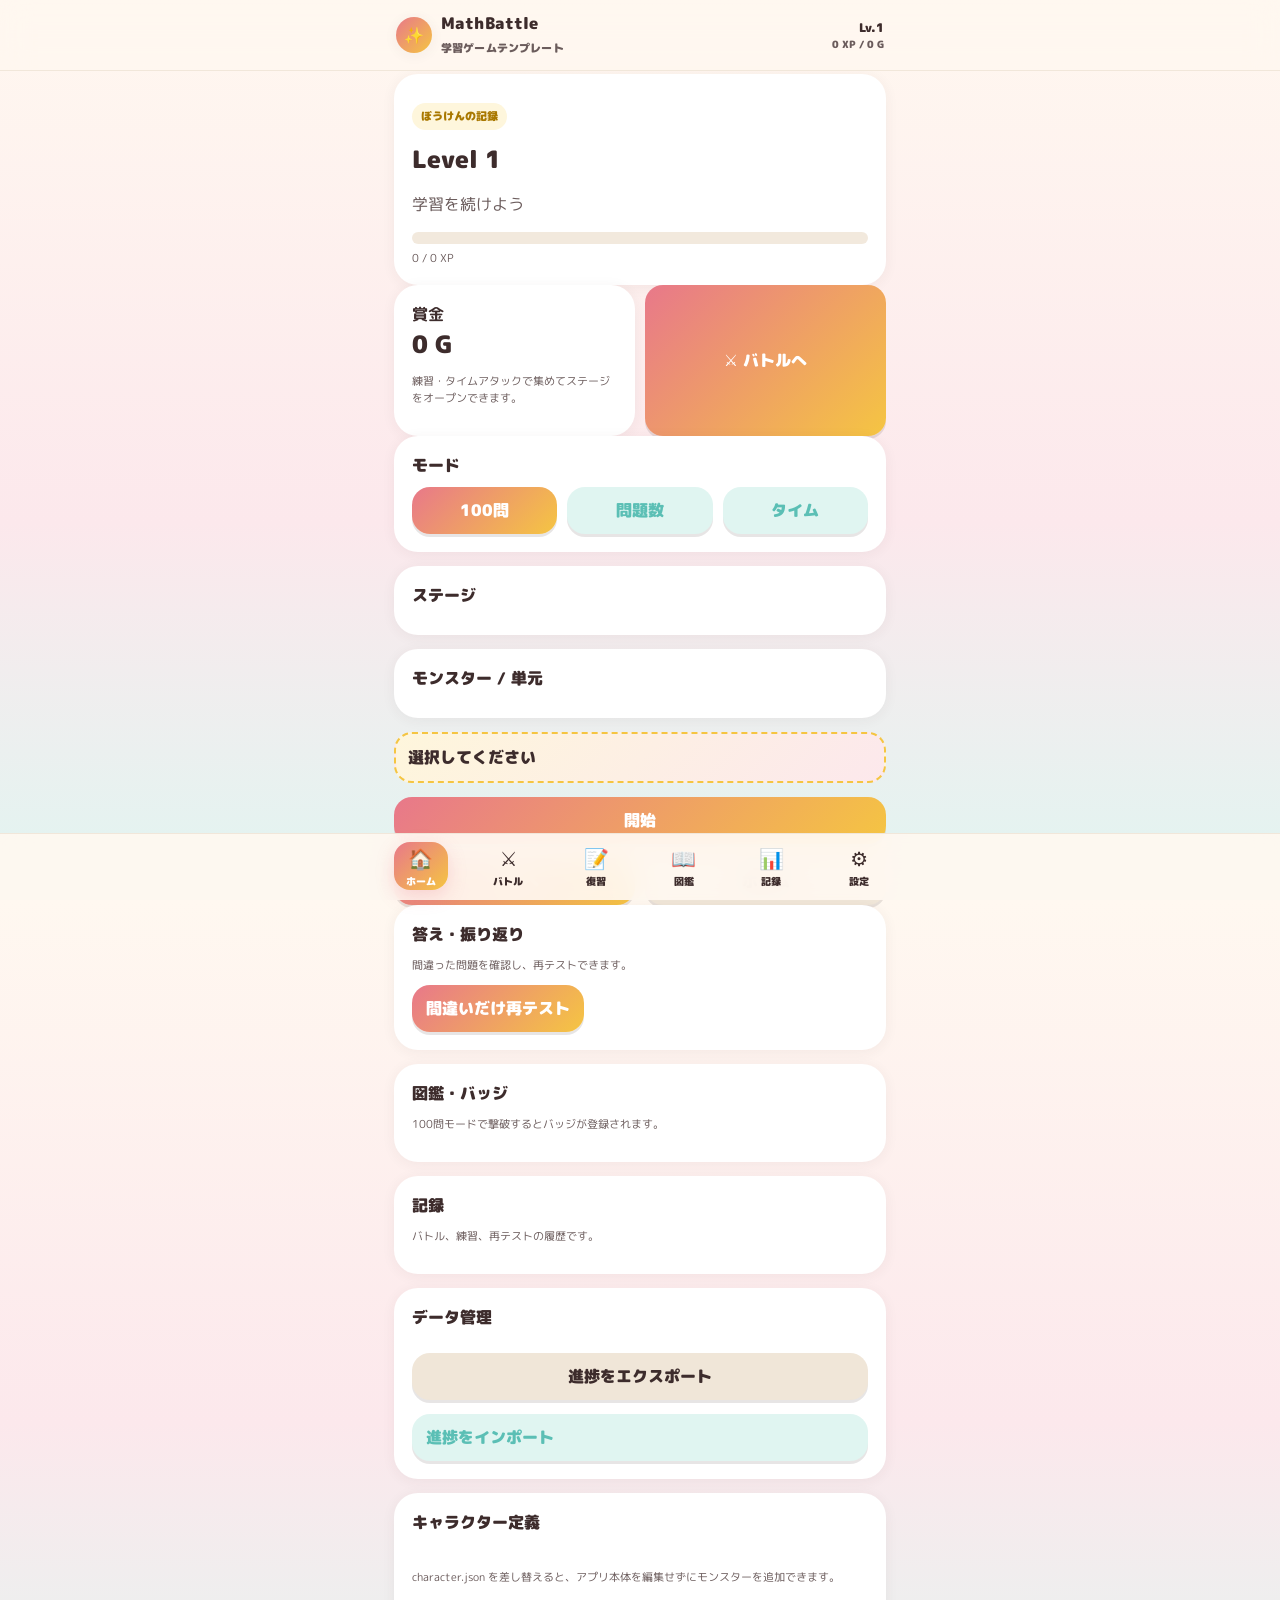
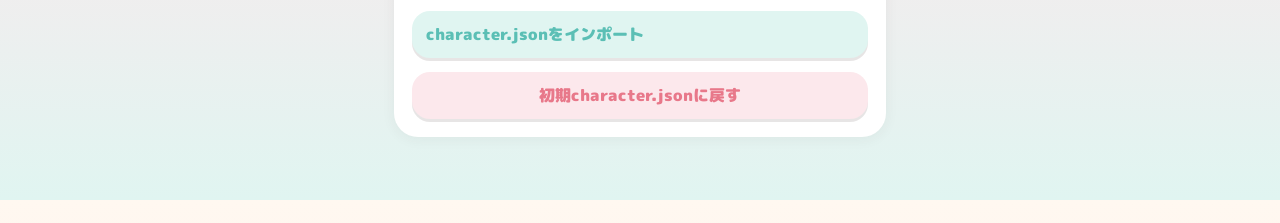
==== index.html @ d1629a1f "Update via MyPages Hub Deployer" ====
<!doctype html>
<html lang="ja">
<head>
  <meta charset="utf-8">
  <meta name="viewport" content="width=device-width,initial-scale=1,maximum-scale=1,user-scalable=no,viewport-fit=cover">
  <title>MathBattle Template</title>
  <link rel="preconnect" href="https://fonts.googleapis.com">
  <link rel="preconnect" href="https://fonts.gstatic.com" crossorigin>
  <link href="https://fonts.googleapis.com/css2?family=M+PLUS+Rounded+1c:wght@400;500;700;900&display=swap" rel="stylesheet">
  <link rel="stylesheet" href="css/styles.css">
</head>
<body>
  <header class="topbar">
    <div class="topbar-inner">
      <div class="brand"><div class="brand-mark">✨</div><div>MathBattle<br><span class="tiny muted">学習ゲームテンプレート</span></div></div>
      <div class="player-summary"><div id="player-level">Lv.1</div><span id="player-xp">0 XP / 0 G</span></div>
    </div>
  </header>

  <div id="toast" class="notice hidden" style="position:fixed;z-index:100;left:50%;top:74px;transform:translateX(-50%);max-width:480px;width:calc(100% - 28px);text-align:center"></div>

  <main class="app-shell">
    <section id="home-view" class="view active stack">
      <div class="card">
        <p class="pill">ぼうけんの記録</p>
        <h1 class="title" id="home-level-title">Level 1</h1>
        <p class="muted" id="home-level-message">学習を続けよう</p>
        <div class="progress-track"><div class="progress-fill" id="home-level-progress" style="width:0%"></div></div>
        <div class="tiny muted" id="home-level-progress-text" style="margin-top:6px">0 / 0 XP</div>
      </div>
      <div class="grid-2">
        <div class="card"><b>賞金</b><div class="title" id="home-coins">0 G</div><p class="tiny muted">練習・タイムアタックで集めてステージをオープンできます。</p></div>
        <button class="btn btn-primary" id="go-setup-button">⚔️ バトルへ</button>
      </div>
      <div class="stack" id="home-stage-list"></div>
    </section>

    <section id="setup-view" class="view stack">
      <div class="card">
        <h2 class="section-title">モード</h2>
        <div class="grid-3">
          <button class="btn btn-primary" data-mode-option="progression100">100問</button>
          <button class="btn btn-mint" data-mode-option="practiceCount">問題数</button>
          <button class="btn btn-mint" data-mode-option="timeAttack">タイム</button>
        </div>
        <div id="practice-config" class="hidden" style="margin-top:12px">
          <label class="tiny muted">問題数</label>
          <select id="practice-count" class="settings-input">
            <option value="10">10問</option>
            <option value="20" selected>20問</option>
            <option value="50">50問</option>
            <option value="100">100問</option>
          </select>
        </div>
        <div id="time-config" class="hidden" style="margin-top:12px">
          <label class="tiny muted">制限時間</label>
          <select id="time-limit" class="settings-input">
            <option value="30">30秒</option>
            <option value="60" selected>60秒</option>
            <option value="120">120秒</option>
            <option value="300">300秒</option>
          </select>
        </div>
      </div>

      <div class="card">
        <h2 class="section-title">ステージ</h2>
        <div class="stack" id="stage-list"></div>
      </div>

      <div class="card">
        <h2 class="section-title">モンスター / 単元</h2>
        <div class="stack" id="monster-list"></div>
      </div>

      <div class="notice" id="start-summary">選択してください</div>
      <button class="btn btn-primary" id="start-button">開始</button>
    </section>

    <section id="battle-view" class="view">
      <div class="battle-shell">
        <div class="battle-header">
          <div><small>しんちょく</small><span id="battle-progress">1/100</span></div>
          <div><small>コンボ</small><span id="battle-combo">0 COMBO</span></div>
          <div style="text-align:right"><small>タイム</small><span id="battle-timer">00:00</span></div>
        </div>
        <div class="battle-main">
          <div>
            <div style="display:flex;justify-content:space-between;align-items:center;margin-bottom:4px"><b class="tiny">BOSS HP</b><span class="tiny muted" id="battle-hp-text">0/0</span></div>
            <div class="hp-track"><div class="hp-fill" id="battle-hp" style="width:100%"></div></div>
          </div>
          <div class="monster-line"><div class="monster-big" id="battle-monster-icon">✨</div><div><b id="battle-monster-name">Monster</b><br><span class="tiny muted">100問以内にHPを0にしよう</span></div></div>
          <div class="question-area" id="question-content"></div>
        </div>
        <div class="gauge-panel">
          <div style="display:flex;justify-content:space-between"><b class="tiny">⚡ パワーゲージ</b><span class="tiny muted" id="battle-gauge-text">100%</span></div>
          <div class="gauge-track"><div class="gauge-fill" id="battle-gauge" style="width:100%"></div></div>
        </div>
        <div class="answer-panel" id="answer-area"></div>
      </div>
    </section>

    <section id="result-view" class="view stack">
      <div id="result-main" class="stack"></div>
      <div class="grid-2">
        <button class="btn btn-primary" id="result-next-button">つぎへ</button>
        <button class="btn" onclick="UI.setView('home'); App.state.battle=null;">ホーム</button>
      </div>
    </section>

    <section id="review-view" class="view stack">
      <div class="card">
        <h2 class="section-title">答え・振り返り</h2>
        <p class="tiny muted">間違った問題を確認し、再テストできます。</p>
        <button class="btn btn-primary" id="start-review-button">間違いだけ再テスト</button>
      </div>
      <div class="stack" id="review-list"></div>
    </section>

    <section id="encyclopedia-view" class="view stack">
      <div class="card"><h2 class="section-title">図鑑・バッジ</h2><p class="tiny muted">100問モードで撃破するとバッジが登録されます。</p></div>
      <div class="stack" id="encyclopedia-list"></div>
    </section>

    <section id="history-view" class="view stack">
      <div class="card"><h2 class="section-title">記録</h2><p class="tiny muted">バトル、練習、再テストの履歴です。</p></div>
      <div class="stack" id="history-list"></div>
    </section>

    <section id="settings-view" class="view stack">
      <div class="card stack">
        <h2 class="section-title">データ管理</h2>
        <button class="btn" id="export-progress">進捗をエクスポート</button>
        <label class="btn btn-mint" for="import-progress-input">進捗をインポート</label>
        <input id="import-progress-input" type="file" accept=".json,application/json" hidden>
      </div>
      <div class="card stack">
        <h2 class="section-title">キャラクター定義</h2>
        <p class="tiny muted">character.json を差し替えると、アプリ本体を編集せずにモンスターを追加できます。</p>
        <label class="btn btn-mint" for="import-character-input">character.jsonをインポート</label>
        <input id="import-character-input" type="file" accept=".json,application/json" hidden>
        <button class="btn btn-rose" id="reset-character">初期character.jsonに戻す</button>
      </div>
    </section>

  </main>

  <nav class="bottom-nav">
    <div class="bottom-nav-inner">
      <button class="nav-button active" data-view="home"><span>🏠</span>ホーム</button>
      <button class="nav-button" data-view="setup"><span>⚔️</span>バトル</button>
      <button class="nav-button" data-view="review"><span>📝</span>復習</button>
      <button class="nav-button" data-view="encyclopedia"><span>📖</span>図鑑</button>
      <button class="nav-button" data-view="history"><span>📊</span>記録</button>
      <button class="nav-button" data-view="settings"><span>⚙️</span>設定</button>
    </div>
  </nav>

  <script src="data/defaultData.js"></script>
  <script src="js/gameLogic.js"></script>
  <script src="js/questionLogic.js"></script>
  <script src="js/storage.js"></script>
  <script src="js/ui.js"></script>
  <script src="js/app.js"></script>
</body>
</html>
---- css/styles.css ----
:root{
  --cream:#fff8f0;--rose:#e8788a;--rose-light:#fce8ec;--mint:#5bbfb5;--mint-light:#e0f5f1;
  --amber:#f5c542;--amber-light:#fef6dc;--ocean:#5b9fd6;--ocean-light:#e0eef9;--plum:#9b7fd4;
  --bark:#3d2c2c;--bark-light:#6b5c5c;--sand:#f0e6d8;--pebble:#c4b5a5;--white:#fff;
  --shadow:0 8px 28px rgba(61,44,44,.10);--soft:0 2px 14px rgba(61,44,44,.06);
}
*{box-sizing:border-box}html,body{height:100%}body{margin:0;background:linear-gradient(180deg,var(--cream),var(--rose-light) 58%,var(--mint-light));color:var(--bark);font-family:'M PLUS Rounded 1c',system-ui,-apple-system,BlinkMacSystemFont,'Segoe UI',sans-serif;-webkit-tap-highlight-color:transparent}.app-shell{max-width:520px;margin:0 auto;min-height:100dvh;padding:74px 14px 86px}.topbar{position:fixed;inset:0 0 auto 0;z-index:50;background:rgba(255,248,240,.88);backdrop-filter:blur(14px);border-bottom:1px solid rgba(240,230,216,.9)}.topbar-inner{max-width:520px;margin:auto;display:flex;justify-content:space-between;align-items:center;padding:12px 16px}.brand{display:flex;align-items:center;gap:9px;font-weight:900;letter-spacing:.01em}.brand-mark{width:36px;height:36px;border-radius:999px;display:grid;place-items:center;background:linear-gradient(135deg,var(--rose),var(--amber));color:white;box-shadow:var(--soft)}.player-summary{text-align:right;font-size:12px;font-weight:900}.player-summary span{display:block;color:var(--bark-light);font-size:10px}.bottom-nav{position:fixed;inset:auto 0 0 0;z-index:50;background:rgba(255,248,240,.93);backdrop-filter:blur(14px);border-top:1px solid rgba(240,230,216,.9);padding:8px 10px max(10px,env(safe-area-inset-bottom))}.bottom-nav-inner{max-width:520px;margin:auto;display:flex;justify-content:space-around;gap:6px}.nav-button{min-width:54px;min-height:48px;border:0;border-radius:16px;background:transparent;color:var(--bark);font:inherit;font-size:10px;font-weight:900;display:flex;flex-direction:column;align-items:center;justify-content:center;gap:1px}.nav-button span:first-child{font-size:20px}.nav-button.active{background:linear-gradient(135deg,var(--rose),var(--amber));color:white;box-shadow:0 6px 18px rgba(232,120,138,.25)}.view{display:none}.view.active{display:block}.card{background:var(--white);border-radius:24px;box-shadow:var(--soft);padding:18px}.stack{display:grid;gap:14px}.grid-2{display:grid;grid-template-columns:1fr 1fr;gap:10px}.grid-3{display:grid;grid-template-columns:repeat(3,1fr);gap:10px}.btn{border:0;border-radius:18px;padding:12px 14px;font:inherit;font-weight:900;min-height:46px;background:var(--sand);color:var(--bark);box-shadow:0 3px 0 rgba(61,44,44,.12);cursor:pointer}.btn:active{transform:translateY(2px);box-shadow:0 1px 0 rgba(61,44,44,.12)}.btn-primary{background:linear-gradient(135deg,var(--rose),var(--amber));color:#fff}.btn-mint{background:var(--mint-light);color:var(--mint)}.btn-ocean{background:var(--ocean-light);color:var(--ocean)}.btn-rose{background:var(--rose-light);color:var(--rose)}.btn-small{min-height:34px;padding:7px 10px;border-radius:12px;font-size:12px}.muted{color:var(--bark-light)}.tiny{font-size:11px}.title{font-size:24px;margin:0 0 6px;font-weight:900}.section-title{font-size:16px;margin:0 0 10px;font-weight:900}.pill{display:inline-flex;align-items:center;gap:4px;border-radius:999px;padding:5px 9px;background:var(--amber-light);color:#a97800;font-weight:900;font-size:11px}.progress-track{height:12px;border-radius:999px;background:rgba(240,230,216,.85);overflow:hidden}.progress-fill{height:100%;border-radius:999px;background:linear-gradient(90deg,var(--rose),var(--amber));transition:width .3s}.stage-card,.monster-card{border:2px solid transparent;text-align:left;width:100%;cursor:pointer;transition:.18s}.stage-card.selected,.monster-card.selected{border-color:var(--rose);box-shadow:0 10px 30px rgba(232,120,138,.15)}.stage-card.locked{opacity:.62}.stage-head,.monster-head{display:flex;align-items:center;gap:10px}.stage-icon,.monster-icon{width:48px;height:48px;border-radius:16px;background:linear-gradient(135deg,var(--rose-light),var(--amber-light));display:grid;place-items:center;font-size:28px;flex:0 0 auto}.monster-info{flex:1;min-width:0}.badge-row{display:flex;align-items:center;gap:4px;flex-wrap:wrap}.badge-token{display:inline-flex;align-items:center;gap:3px;background:var(--amber-light);border-radius:999px;padding:3px 8px;font-size:11px;font-weight:900}.rank{display:inline-grid;place-items:center;width:26px;height:26px;border-radius:9px;color:white;font-weight:900;background:var(--pebble)}.rank-S{background:linear-gradient(135deg,var(--rose),var(--amber))}.rank-A{background:var(--mint)}.rank-B{background:var(--ocean)}.rank-C{background:var(--plum)}.rank-D{background:var(--pebble)}.battle-shell{height:calc(100dvh - 76px);display:grid;grid-template-rows:auto 1fr auto auto;gap:8px;overflow:hidden;padding-bottom:max(6px,env(safe-area-inset-bottom))}.battle-header{display:flex;align-items:center;justify-content:space-between;padding:9px 12px;border-radius:18px;background:var(--white);box-shadow:var(--soft);font-weight:900}.battle-header small{display:block;color:var(--bark-light);font-size:9px}.battle-main{min-height:0;overflow:hidden;display:grid;grid-template-rows:auto auto 1fr;background:var(--white);border-radius:24px;box-shadow:var(--soft);padding:12px;position:relative}.hp-track{height:10px;border-radius:999px;background:var(--sand);overflow:hidden}.hp-fill{height:100%;border-radius:999px;background:linear-gradient(90deg,var(--rose),#ff9dad);transition:width .28s}.monster-line{display:flex;align-items:center;gap:10px;margin-top:8px;min-height:52px}.monster-big{font-size:42px;filter:drop-shadow(0 6px 10px rgba(61,44,44,.15))}.question-area{min-height:0;display:grid;place-items:center;text-align:center;overflow:hidden;padding:6px}.content-block{max-width:100%}.content-formula{font-size:clamp(28px,8vw,44px);font-weight:900;letter-spacing:.03em}.content-text{font-size:clamp(18px,5vw,28px);font-weight:900;line-height:1.28}.content-media{max-width:100%;max-height:24dvh;border-radius:18px;object-fit:contain;background:var(--sand)}.answer-panel{background:var(--white);border-radius:22px;box-shadow:var(--soft);padding:10px}.answer-display{height:38px;display:grid;place-items:center;font-size:26px;font-weight:900;color:var(--rose);border-bottom:3px solid var(--rose);margin-bottom:7px}.numpad{display:grid;grid-template-columns:repeat(4,1fr);gap:6px}.numpad .ok{grid-column:4;grid-row:1 / span 4}.key{border:0;border-radius:14px;background:#fff;font:inherit;font-size:20px;font-weight:900;color:var(--bark);box-shadow:0 3px 0 #e8ddd0,0 5px 12px rgba(61,44,44,.07);min-height:42px}.key.ok{background:linear-gradient(180deg,var(--rose),#d96478);color:white;box-shadow:0 3px 0 #b95767}.choice-grid{display:grid;grid-template-columns:1fr 1fr;gap:8px}.choice-btn{text-align:center;min-height:52px;background:var(--ocean-light);color:var(--ocean)}.text-answer{display:flex;gap:8px}.text-answer input{flex:1;border:2px solid var(--sand);border-radius:16px;padding:0 12px;font:inherit;font-size:18px;font-weight:900;min-width:0}.gauge-panel{background:var(--white);border-radius:18px;box-shadow:var(--soft);padding:8px 10px}.gauge-track{height:16px;border-radius:999px;background:var(--sand);overflow:hidden}.gauge-fill{height:100%;border-radius:999px;background:linear-gradient(90deg,var(--mint),var(--amber),var(--rose));transition:width .25s}.result-hero{text-align:center;padding:22px}.result-title{font-size:34px;font-weight:900;margin:4px 0;background:linear-gradient(90deg,var(--rose),var(--amber));-webkit-background-clip:text;color:transparent}.stat-grid{display:grid;grid-template-columns:repeat(4,1fr);gap:8px}.stat{background:var(--cream);border-radius:16px;padding:9px;text-align:center}.stat small{display:block;color:var(--bark-light);font-size:9px;font-weight:900}.stat b{font-size:16px}.mistake-list{display:grid;gap:8px}.mistake-item{background:var(--cream);border-radius:16px;padding:10px}.history-item{display:flex;justify-content:space-between;gap:10px;align-items:center}.settings-input{width:100%;border:2px solid var(--sand);border-radius:16px;padding:10px;font:inherit}.notice{background:linear-gradient(135deg,var(--amber-light),var(--rose-light));border:2px dashed var(--amber);border-radius:18px;padding:12px;font-weight:900}.danger{color:#c44}.hidden{display:none!important}@media(max-width:380px){.app-shell{padding-left:10px;padding-right:10px}.card{padding:14px}.battle-shell{gap:6px}.key{min-height:38px}.content-formula{font-size:30px}.choice-grid{gap:6px}.choice-btn{min-height:44px}.monster-big{font-size:36px}.stat-grid{gap:5px}.stat{padding:7px}}
.in-battle .bottom-nav{display:none}.in-battle .app-shell{padding-bottom:8px}
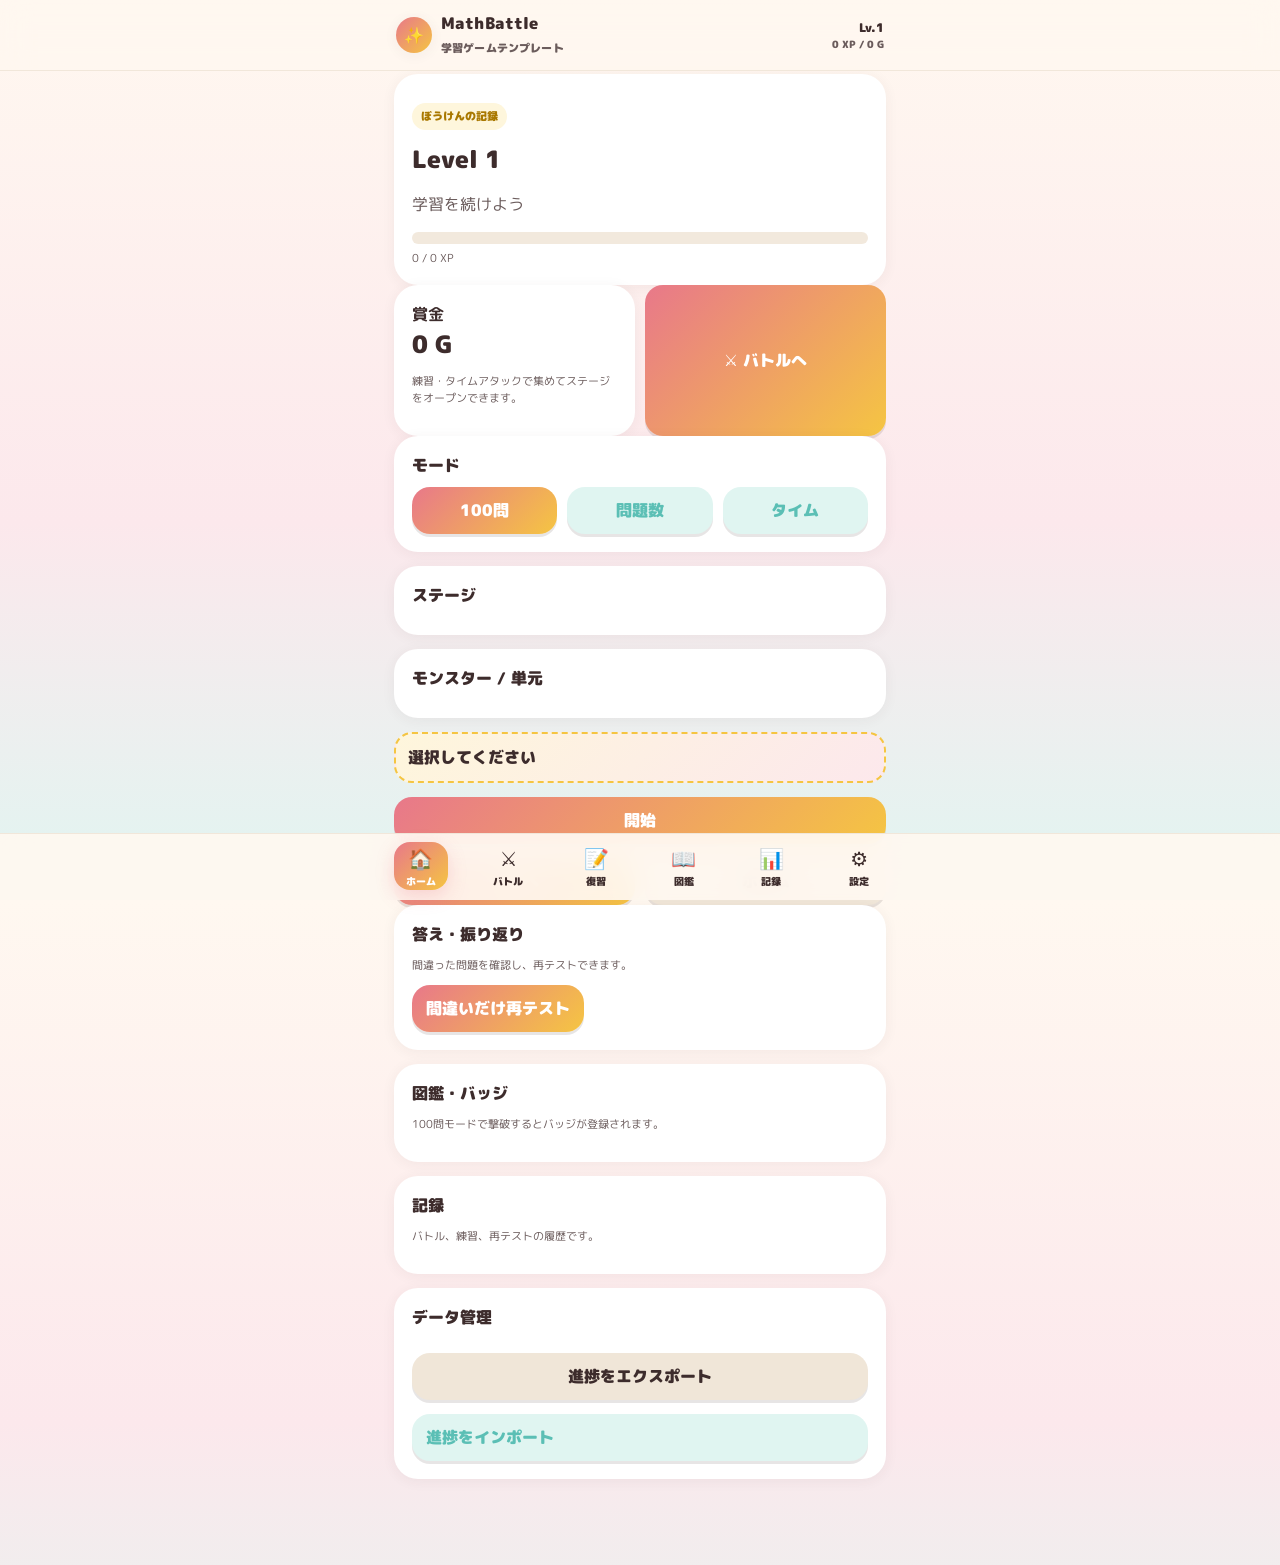
==== commit 3c85331e: "Update via MyPages Hub Deployer" ====
--- a/index.html
+++ b/index.html
@@ -3,7 +3,7 @@
 <head>
   <meta charset="utf-8">
   <meta name="viewport" content="width=device-width,initial-scale=1,maximum-scale=1,user-scalable=no,viewport-fit=cover">
-  <title>MathBattle Template</title>
+  <title>MathBattle</title>
   <link rel="preconnect" href="https://fonts.googleapis.com">
   <link rel="preconnect" href="https://fonts.gstatic.com" crossorigin>
   <link href="https://fonts.googleapis.com/css2?family=M+PLUS+Rounded+1c:wght@400;500;700;900&display=swap" rel="stylesheet">
@@ -104,7 +104,7 @@
       <div id="result-main" class="stack"></div>
       <div class="grid-2">
         <button class="btn btn-primary" id="result-next-button">つぎへ</button>
-        <button class="btn" onclick="UI.setView('home'); App.state.battle=null;">ホーム</button>
+        <button class="btn" id="result-home-button">ホーム</button>
       </div>
     </section>
 
@@ -134,13 +134,6 @@
         <label class="btn btn-mint" for="import-progress-input">進捗をインポート</label>
         <input id="import-progress-input" type="file" accept=".json,application/json" hidden>
       </div>
-      <div class="card stack">
-        <h2 class="section-title">キャラクター定義</h2>
-        <p class="tiny muted">character.json を差し替えると、アプリ本体を編集せずにモンスターを追加できます。</p>
-        <label class="btn btn-mint" for="import-character-input">character.jsonをインポート</label>
-        <input id="import-character-input" type="file" accept=".json,application/json" hidden>
-        <button class="btn btn-rose" id="reset-character">初期character.jsonに戻す</button>
-      </div>
     </section>
 
   </main>
--- a/css/styles.css
+++ b/css/styles.css
@@ -7,3 +7,5 @@
 *{box-sizing:border-box}html,body{height:100%}body{margin:0;background:linear-gradient(180deg,var(--cream),var(--rose-light) 58%,var(--mint-light));color:var(--bark);font-family:'M PLUS Rounded 1c',system-ui,-apple-system,BlinkMacSystemFont,'Segoe UI',sans-serif;-webkit-tap-highlight-color:transparent}.app-shell{max-width:520px;margin:0 auto;min-height:100dvh;padding:74px 14px 86px}.topbar{position:fixed;inset:0 0 auto 0;z-index:50;background:rgba(255,248,240,.88);backdrop-filter:blur(14px);border-bottom:1px solid rgba(240,230,216,.9)}.topbar-inner{max-width:520px;margin:auto;display:flex;justify-content:space-between;align-items:center;padding:12px 16px}.brand{display:flex;align-items:center;gap:9px;font-weight:900;letter-spacing:.01em}.brand-mark{width:36px;height:36px;border-radius:999px;display:grid;place-items:center;background:linear-gradient(135deg,var(--rose),var(--amber));color:white;box-shadow:var(--soft)}.player-summary{text-align:right;font-size:12px;font-weight:900}.player-summary span{display:block;color:var(--bark-light);font-size:10px}.bottom-nav{position:fixed;inset:auto 0 0 0;z-index:50;background:rgba(255,248,240,.93);backdrop-filter:blur(14px);border-top:1px solid rgba(240,230,216,.9);padding:8px 10px max(10px,env(safe-area-inset-bottom))}.bottom-nav-inner{max-width:520px;margin:auto;display:flex;justify-content:space-around;gap:6px}.nav-button{min-width:54px;min-height:48px;border:0;border-radius:16px;background:transparent;color:var(--bark);font:inherit;font-size:10px;font-weight:900;display:flex;flex-direction:column;align-items:center;justify-content:center;gap:1px}.nav-button span:first-child{font-size:20px}.nav-button.active{background:linear-gradient(135deg,var(--rose),var(--amber));color:white;box-shadow:0 6px 18px rgba(232,120,138,.25)}.view{display:none}.view.active{display:block}.card{background:var(--white);border-radius:24px;box-shadow:var(--soft);padding:18px}.stack{display:grid;gap:14px}.grid-2{display:grid;grid-template-columns:1fr 1fr;gap:10px}.grid-3{display:grid;grid-template-columns:repeat(3,1fr);gap:10px}.btn{border:0;border-radius:18px;padding:12px 14px;font:inherit;font-weight:900;min-height:46px;background:var(--sand);color:var(--bark);box-shadow:0 3px 0 rgba(61,44,44,.12);cursor:pointer}.btn:active{transform:translateY(2px);box-shadow:0 1px 0 rgba(61,44,44,.12)}.btn-primary{background:linear-gradient(135deg,var(--rose),var(--amber));color:#fff}.btn-mint{background:var(--mint-light);color:var(--mint)}.btn-ocean{background:var(--ocean-light);color:var(--ocean)}.btn-rose{background:var(--rose-light);color:var(--rose)}.btn-small{min-height:34px;padding:7px 10px;border-radius:12px;font-size:12px}.muted{color:var(--bark-light)}.tiny{font-size:11px}.title{font-size:24px;margin:0 0 6px;font-weight:900}.section-title{font-size:16px;margin:0 0 10px;font-weight:900}.pill{display:inline-flex;align-items:center;gap:4px;border-radius:999px;padding:5px 9px;background:var(--amber-light);color:#a97800;font-weight:900;font-size:11px}.progress-track{height:12px;border-radius:999px;background:rgba(240,230,216,.85);overflow:hidden}.progress-fill{height:100%;border-radius:999px;background:linear-gradient(90deg,var(--rose),var(--amber));transition:width .3s}.stage-card,.monster-card{border:2px solid transparent;text-align:left;width:100%;cursor:pointer;transition:.18s}.stage-card.selected,.monster-card.selected{border-color:var(--rose);box-shadow:0 10px 30px rgba(232,120,138,.15)}.stage-card.locked{opacity:.62}.stage-head,.monster-head{display:flex;align-items:center;gap:10px}.stage-icon,.monster-icon{width:48px;height:48px;border-radius:16px;background:linear-gradient(135deg,var(--rose-light),var(--amber-light));display:grid;place-items:center;font-size:28px;flex:0 0 auto}.monster-info{flex:1;min-width:0}.badge-row{display:flex;align-items:center;gap:4px;flex-wrap:wrap}.badge-token{display:inline-flex;align-items:center;gap:3px;background:var(--amber-light);border-radius:999px;padding:3px 8px;font-size:11px;font-weight:900}.rank{display:inline-grid;place-items:center;width:26px;height:26px;border-radius:9px;color:white;font-weight:900;background:var(--pebble)}.rank-S{background:linear-gradient(135deg,var(--rose),var(--amber))}.rank-A{background:var(--mint)}.rank-B{background:var(--ocean)}.rank-C{background:var(--plum)}.rank-D{background:var(--pebble)}.battle-shell{height:calc(100dvh - 76px);display:grid;grid-template-rows:auto 1fr auto auto;gap:8px;overflow:hidden;padding-bottom:max(6px,env(safe-area-inset-bottom))}.battle-header{display:flex;align-items:center;justify-content:space-between;padding:9px 12px;border-radius:18px;background:var(--white);box-shadow:var(--soft);font-weight:900}.battle-header small{display:block;color:var(--bark-light);font-size:9px}.battle-main{min-height:0;overflow:hidden;display:grid;grid-template-rows:auto auto 1fr;background:var(--white);border-radius:24px;box-shadow:var(--soft);padding:12px;position:relative}.hp-track{height:10px;border-radius:999px;background:var(--sand);overflow:hidden}.hp-fill{height:100%;border-radius:999px;background:linear-gradient(90deg,var(--rose),#ff9dad);transition:width .28s}.monster-line{display:flex;align-items:center;gap:10px;margin-top:8px;min-height:52px}.monster-big{font-size:42px;filter:drop-shadow(0 6px 10px rgba(61,44,44,.15))}.question-area{min-height:0;display:grid;place-items:center;text-align:center;overflow:hidden;padding:6px}.content-block{max-width:100%}.content-formula{font-size:clamp(28px,8vw,44px);font-weight:900;letter-spacing:.03em}.content-text{font-size:clamp(18px,5vw,28px);font-weight:900;line-height:1.28}.content-media{max-width:100%;max-height:24dvh;border-radius:18px;object-fit:contain;background:var(--sand)}.answer-panel{background:var(--white);border-radius:22px;box-shadow:var(--soft);padding:10px}.answer-display{height:38px;display:grid;place-items:center;font-size:26px;font-weight:900;color:var(--rose);border-bottom:3px solid var(--rose);margin-bottom:7px}.numpad{display:grid;grid-template-columns:repeat(4,1fr);gap:6px}.numpad .ok{grid-column:4;grid-row:1 / span 4}.key{border:0;border-radius:14px;background:#fff;font:inherit;font-size:20px;font-weight:900;color:var(--bark);box-shadow:0 3px 0 #e8ddd0,0 5px 12px rgba(61,44,44,.07);min-height:42px}.key.ok{background:linear-gradient(180deg,var(--rose),#d96478);color:white;box-shadow:0 3px 0 #b95767}.choice-grid{display:grid;grid-template-columns:1fr 1fr;gap:8px}.choice-btn{text-align:center;min-height:52px;background:var(--ocean-light);color:var(--ocean)}.text-answer{display:flex;gap:8px}.text-answer input{flex:1;border:2px solid var(--sand);border-radius:16px;padding:0 12px;font:inherit;font-size:18px;font-weight:900;min-width:0}.gauge-panel{background:var(--white);border-radius:18px;box-shadow:var(--soft);padding:8px 10px}.gauge-track{height:16px;border-radius:999px;background:var(--sand);overflow:hidden}.gauge-fill{height:100%;border-radius:999px;background:linear-gradient(90deg,var(--mint),var(--amber),var(--rose));transition:width .25s}.result-hero{text-align:center;padding:22px}.result-title{font-size:34px;font-weight:900;margin:4px 0;background:linear-gradient(90deg,var(--rose),var(--amber));-webkit-background-clip:text;color:transparent}.stat-grid{display:grid;grid-template-columns:repeat(4,1fr);gap:8px}.stat{background:var(--cream);border-radius:16px;padding:9px;text-align:center}.stat small{display:block;color:var(--bark-light);font-size:9px;font-weight:900}.stat b{font-size:16px}.mistake-list{display:grid;gap:8px}.mistake-item{background:var(--cream);border-radius:16px;padding:10px}.history-item{display:flex;justify-content:space-between;gap:10px;align-items:center}.settings-input{width:100%;border:2px solid var(--sand);border-radius:16px;padding:10px;font:inherit}.notice{background:linear-gradient(135deg,var(--amber-light),var(--rose-light));border:2px dashed var(--amber);border-radius:18px;padding:12px;font-weight:900}.danger{color:#c44}.hidden{display:none!important}@media(max-width:380px){.app-shell{padding-left:10px;padding-right:10px}.card{padding:14px}.battle-shell{gap:6px}.key{min-height:38px}.content-formula{font-size:30px}.choice-grid{gap:6px}.choice-btn{min-height:44px}.monster-big{font-size:36px}.stat-grid{gap:5px}.stat{padding:7px}}
 .in-battle .bottom-nav{display:none}.in-battle .app-shell{padding-bottom:8px}
 
+button,.btn,label[for]{touch-action:manipulation;-webkit-user-select:none;user-select:none}
+button:disabled,.btn:disabled{opacity:.48;pointer-events:none;box-shadow:none}
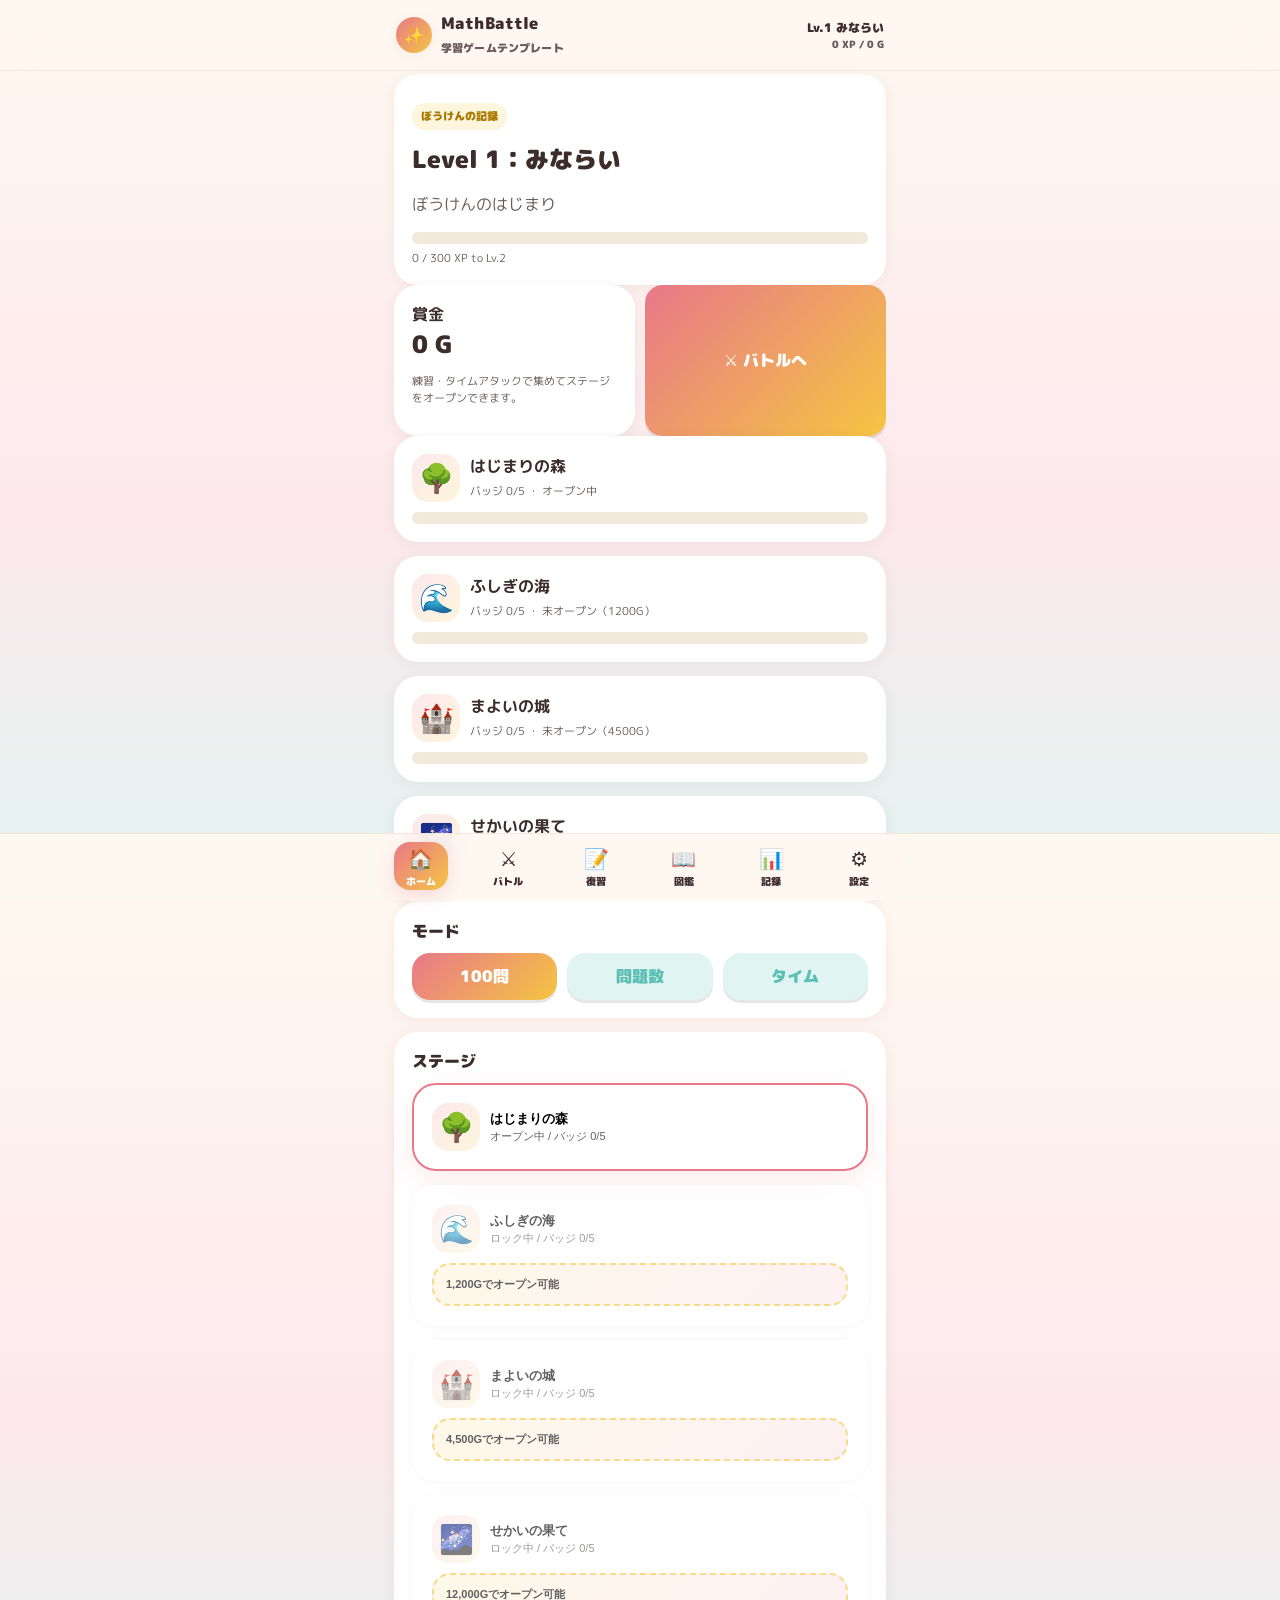
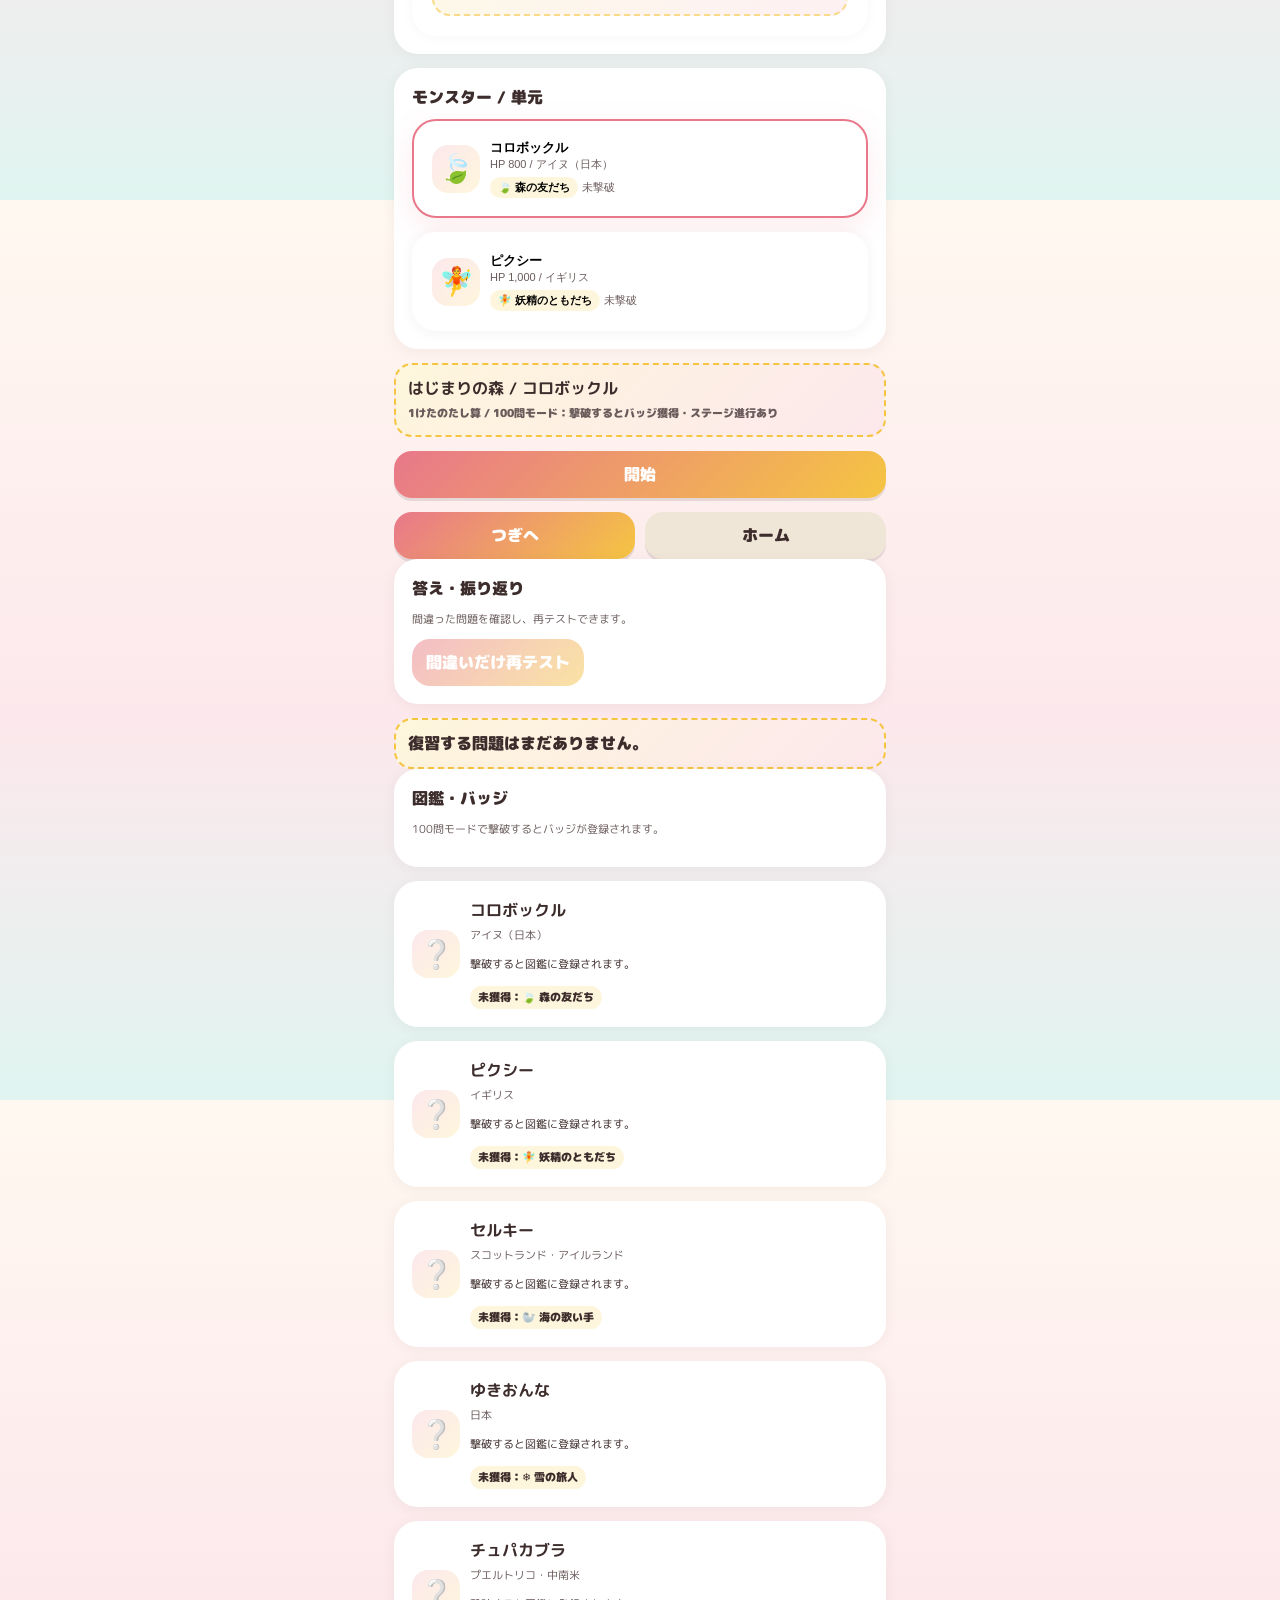
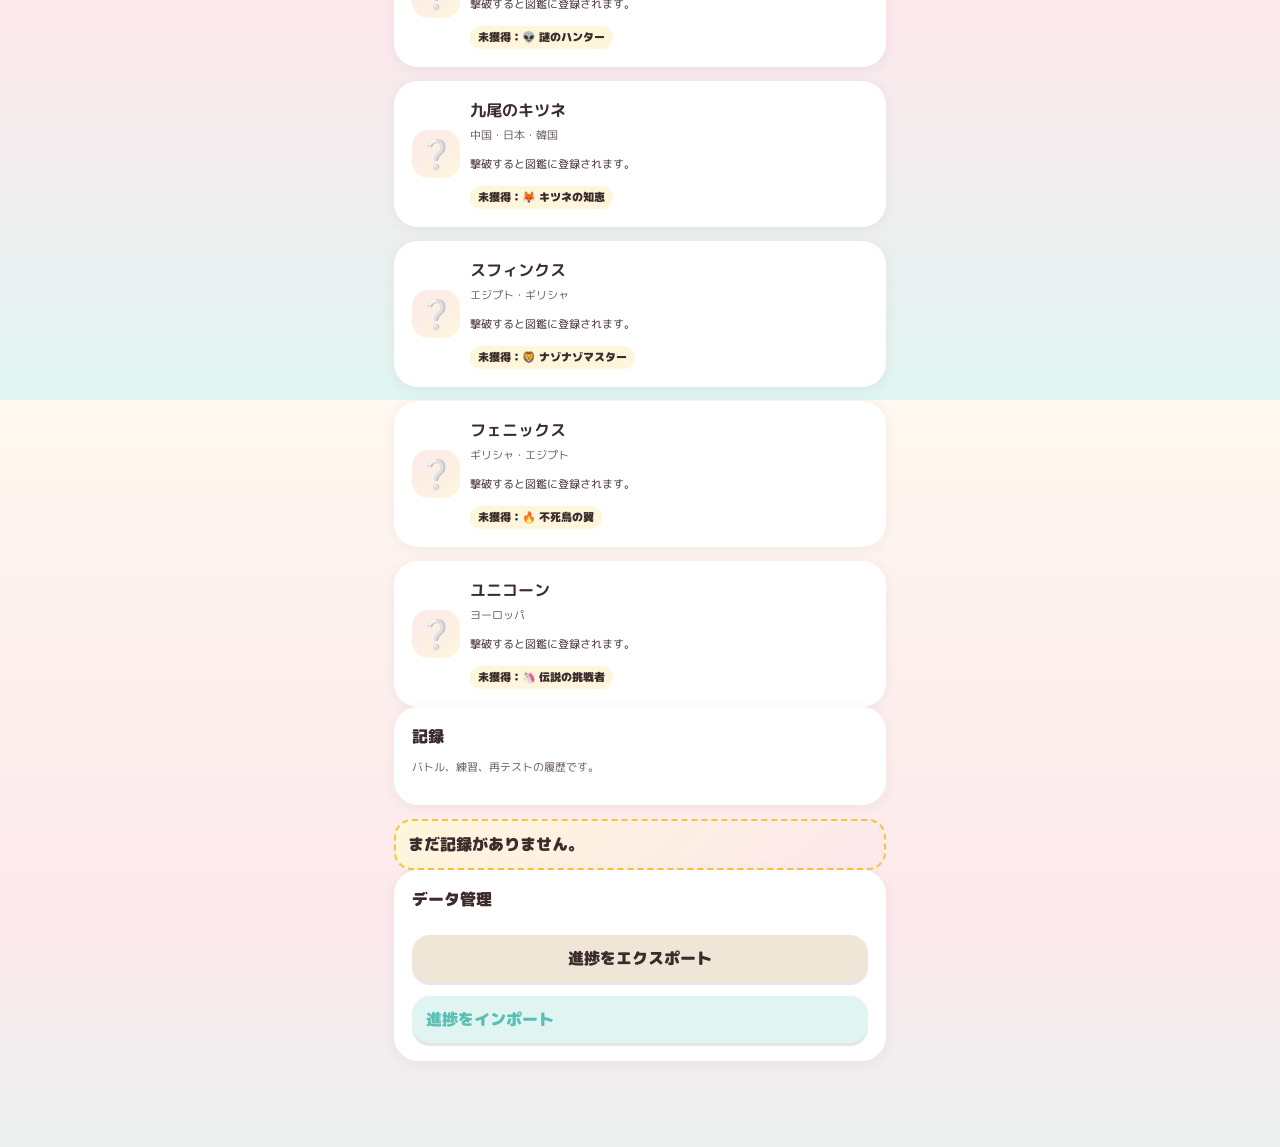
==== commit 4930e228: "Update via MyPages Hub Deployer" ====
--- a/index.html
+++ b/index.html
@@ -89,7 +89,7 @@
             <div style="display:flex;justify-content:space-between;align-items:center;margin-bottom:4px"><b class="tiny">BOSS HP</b><span class="tiny muted" id="battle-hp-text">0/0</span></div>
             <div class="hp-track"><div class="hp-fill" id="battle-hp" style="width:100%"></div></div>
           </div>
-          <div class="monster-line"><div class="monster-big" id="battle-monster-icon">✨</div><div><b id="battle-monster-name">Monster</b><br><span class="tiny muted">100問以内にHPを0にしよう</span></div></div>
+          <div class="monster-line"><div class="monster-big" id="battle-monster-icon">✨</div><div><b id="battle-monster-name">Monster</b><br><span class="tiny muted" id="battle-monster-callout">モンスターを倒せ！100問バトル！</span></div></div>
           <div class="question-area" id="question-content"></div>
         </div>
         <div class="gauge-panel">
